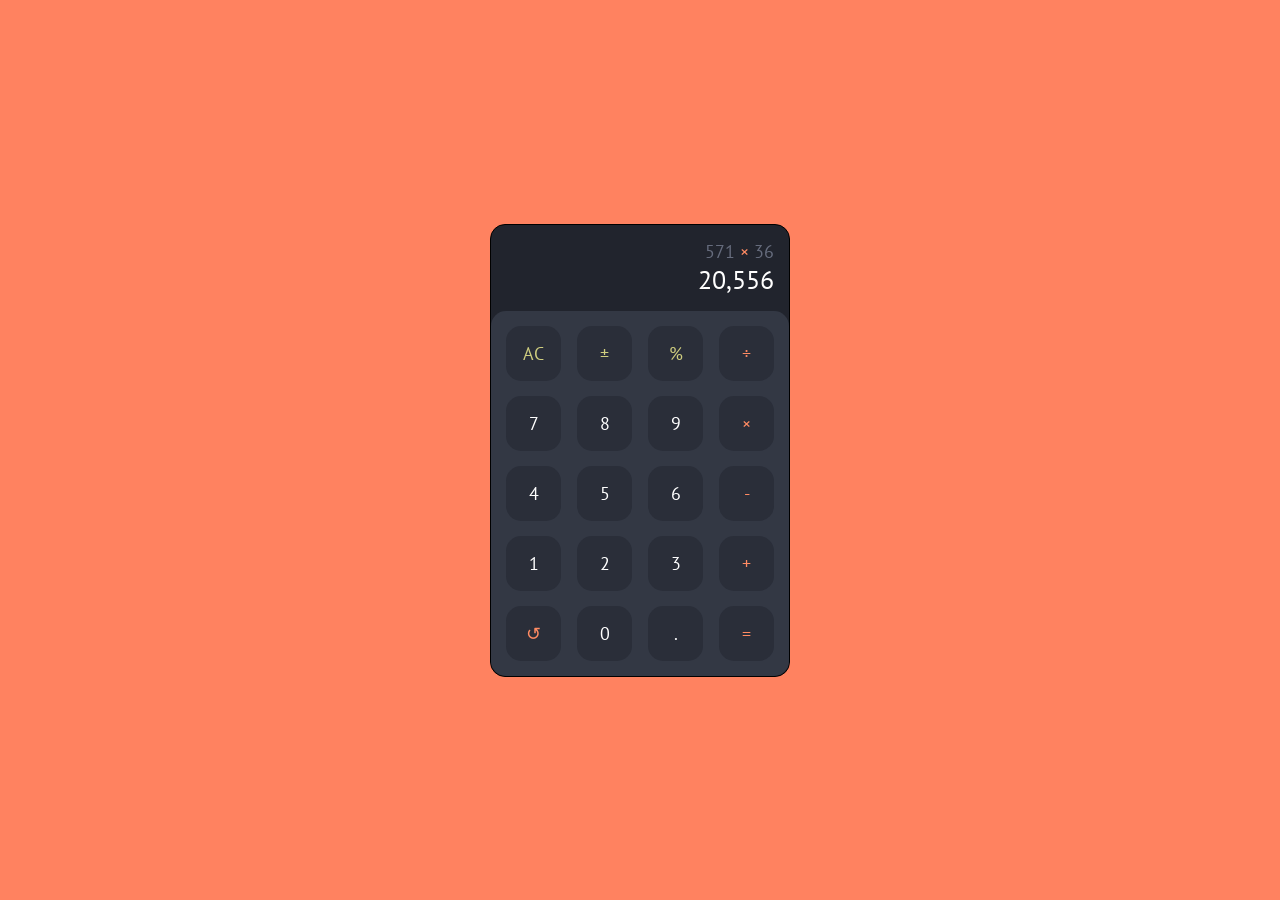
==== practice/004-calculator/index.html @ a0266f41 "004-calculator" ====
<!DOCTYPE html>
<html lang="en">

<head>
    <meta charset="UTF-8">
    <meta name="viewport" content="width=device-width, initial-scale=1.0">
    <link rel="preconnect" href="https://fonts.googleapis.com">
    <link rel="preconnect" href="https://fonts.gstatic.com" crossorigin>
    <link href="https://fonts.googleapis.com/css2?family=PT+Sans:ital,wght@0,400;0,700;1,400;1,700&display=swap"
        rel="stylesheet">
    <link rel="stylesheet" href="style.css">
    <title>Calculator</title>
</head>

<body>
    <div class="container">
        <div class="calculator">
            <div class="display">
                <div class="input">571 <span>&#215</span> 36</div>
                <div class="result">20,556</div>
            </div>
            <div class="actions">
                <button type="button" class="button yellow">AC</button>
                <button type="button" class="button yellow">&#177</button>
                <button type="button" class="button yellow">%</button>
                <button type="button" class="button red">&#247</button>
                <button type="button" class="button">7</button>
                <button type="button" class="button">8</button>
                <button type="button" class="button">9</button>
                <button type="button" class="button red">&#215</button>
                <button type="button" class="button">4</button>
                <button type="button" class="button">5</button>
                <button type="button" class="button">6</button>
                <button type="button" class="button red">-</button>
                <button type="button" class="button">1</button>
                <button type="button" class="button">2</button>
                <button type="button" class="button">3</button>
                <button type="button" class="button red">+</button>
                <button type="button" class="button red">&#8634</button>
                <button type="button" class="button">0</button>
                <button type="button" class="button">.</button>
                <button type="button" class="button red">=</button>
            </div>
        </div>
    </div>
    <script src="script.js"></script>
</body>

</html>
---- practice/004-calculator/style.css ----
* {
    padding: 0;
    margin: 0;
    font-family: 'PT Sans', sans-serif;
    box-sizing: border-box;
}

:root {
    --color-yellow: #CFCE7F;
    --color-red: #FF8B63;
    --color-white: #FFFFFF;
    --color-black: #21242D;
    --color-grey: #333844;
    --color-light-grey: #666C7D;
    --background-color: #FF8260;
    --border-radius: 15px;
    --color-button: #2A2E39;
}

body {
    background-color: var(--background-color);
}

.container {
    height: 100vh;
    width: 100vw;
    display: flex;
    justify-content: center;
    align-items: center;
}

.calculator {
    border: 1px solid black;
    width: 300px;
    border-radius: var(--border-radius);
    background-color: var(--color-black);
}

.display {
    padding: 15px;
    text-align: right;
}

.input {
   color: var(--color-light-grey); 
   font-size: 18px;
}

.input span {
    color: var(--color-red);
}

.result {
    color: var(--color-white);
    font-size: 26px;
}

.actions {
    background-color: var(--color-grey);
    width: 100%;
    border-radius: var(--border-radius);
    display: flex;
    flex-wrap: wrap;
    justify-content: space-between;
    gap: 15px;
    padding: 15px;
}

.button {
    height: 55px;
    width: 55px;
    border-radius: var(--border-radius);
    border: none;
    background-color: var(--color-button);
    color: var(--color-white);
    font-size: 18px;
}

.yellow {
    color: var(--color-yellow);
}

.red {
    color: var(--color-red);
}
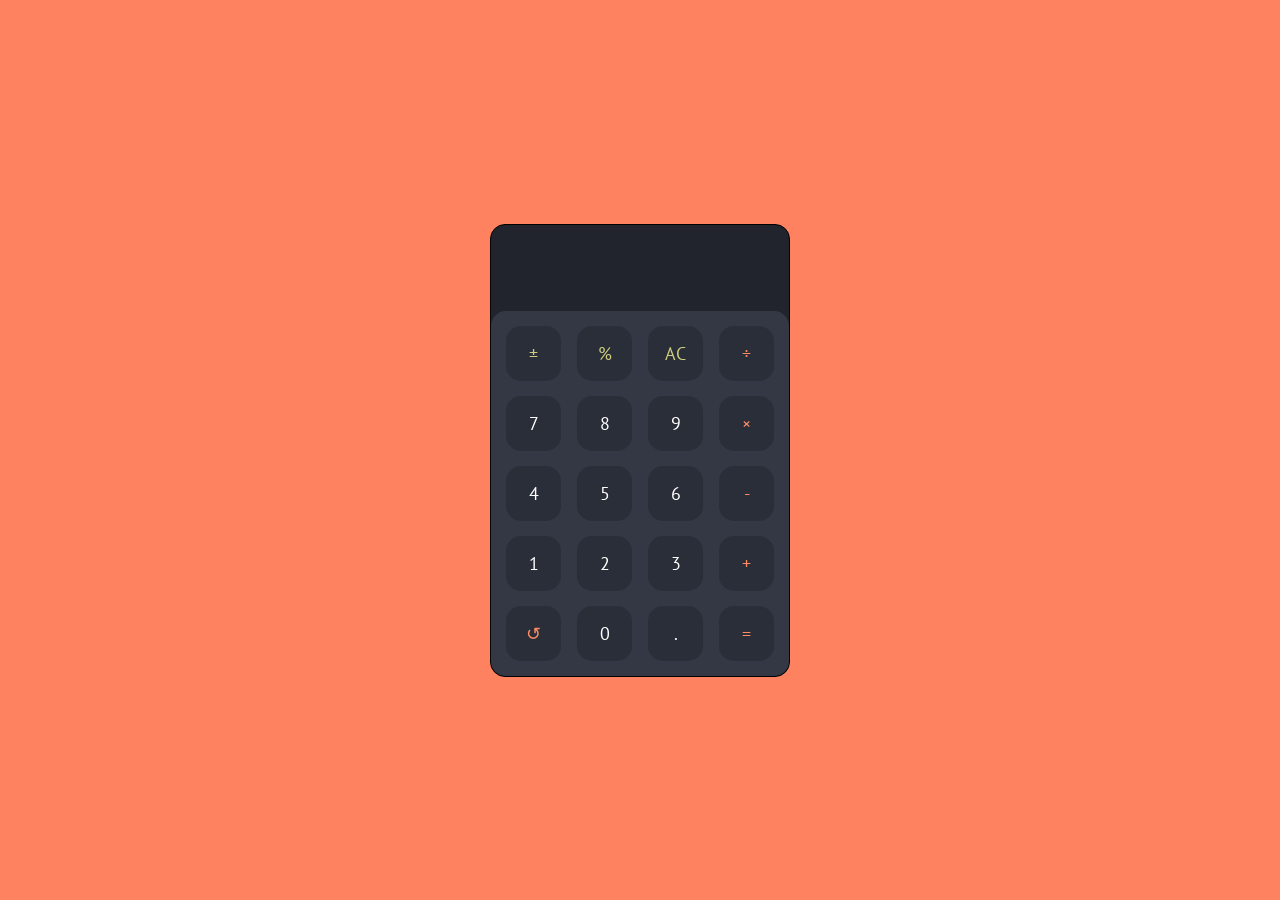
==== commit 6e252681: "calculator" ====
--- a/practice/004-calculator/index.html
+++ b/practice/004-calculator/index.html
@@ -16,30 +16,30 @@
     <div class="container">
         <div class="calculator">
             <div class="display">
-                <div class="input">571 <span>&#215</span> 36</div>
-                <div class="result">20,556</div>
+                <div class="input" id="input"></div>
+                <div class="result" id="result"></div>
             </div>
             <div class="actions">
-                <button type="button" class="button yellow">AC</button>
-                <button type="button" class="button yellow">&#177</button>
-                <button type="button" class="button yellow">%</button>
-                <button type="button" class="button red">&#247</button>
-                <button type="button" class="button">7</button>
-                <button type="button" class="button">8</button>
-                <button type="button" class="button">9</button>
-                <button type="button" class="button red">&#215</button>
-                <button type="button" class="button">4</button>
-                <button type="button" class="button">5</button>
-                <button type="button" class="button">6</button>
-                <button type="button" class="button red">-</button>
-                <button type="button" class="button">1</button>
-                <button type="button" class="button">2</button>
-                <button type="button" class="button">3</button>
-                <button type="button" class="button red">+</button>
-                <button type="button" class="button red">&#8634</button>
-                <button type="button" class="button">0</button>
-                <button type="button" class="button">.</button>
-                <button type="button" class="button red">=</button>
+                <button type="button" onclick="addSymbol('')" class="button yellow">&#177</button>
+                <button type="button" onclick="addSymbol('%')" class="button yellow">%</button>
+                <button type="button" onclick="clearDisplay()" class="button yellow">AC</button>
+                <button type="button" onclick="addSymbol('/')" class="button red">&#247</button>
+                <button type="button" onclick="addSymbol('7')" class="button">7</button>
+                <button type="button" onclick="addSymbol('8')" class="button">8</button>
+                <button type="button" onclick="addSymbol('9')" class="button">9</button>
+                <button type="button" onclick="addSymbol('*')" class="button red">&#215</button>
+                <button type="button" onclick="addSymbol('4')" class="button">4</button>
+                <button type="button" onclick="addSymbol('5')" class="button">5</button>
+                <button type="button" onclick="addSymbol('6')" class="button">6</button>
+                <button type="button" onclick="addSymbol('-')" class="button red">-</button>
+                <button type="button" onclick="addSymbol('1')" class="button">1</button>
+                <button type="button" onclick="addSymbol('2')" class="button">2</button>
+                <button type="button" onclick="addSymbol('3')" class="button">3</button>
+                <button type="button" onclick="addSymbol('+')" class="button red">+</button>
+                <button type="button" onclick="addSymbol('')" class="button red">&#8634</button>
+                <button type="button" onclick="addSymbol('0')" class="button">0</button>
+                <button type="button" onclick="addSymbol('.')" class="button">.</button>
+                <button type="button" onclick="calculate()" class="button red">=</button>
             </div>
         </div>
     </div>
--- a/practice/004-calculator/style.css
+++ b/practice/004-calculator/style.css
@@ -44,6 +44,7 @@
 .input {
    color: var(--color-light-grey); 
    font-size: 18px;
+   min-height: 24px;
 }
 
 .input span {
@@ -53,6 +54,7 @@
 .result {
     color: var(--color-white);
     font-size: 26px;
+    min-height: 32px;
 }
 
 .actions {
